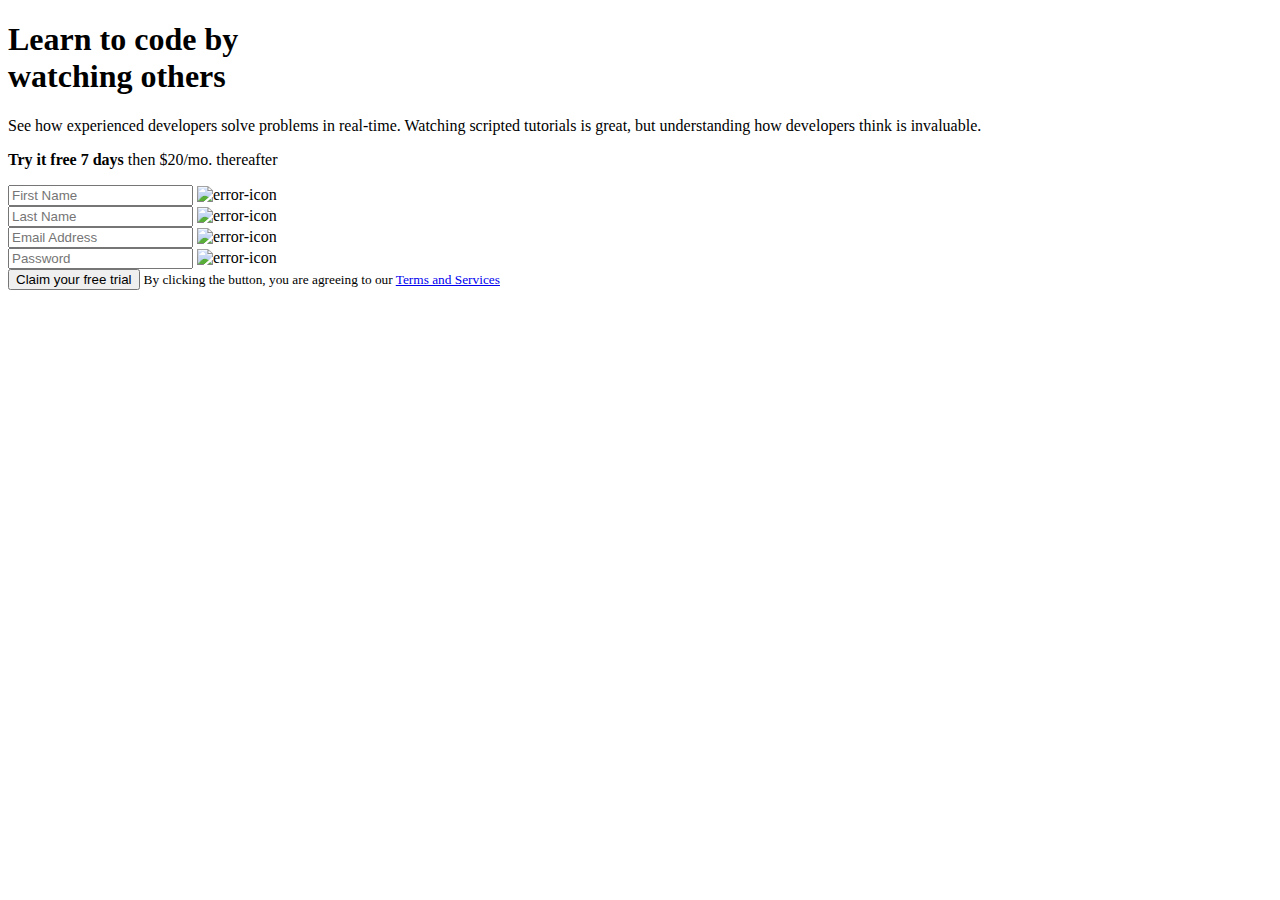
==== index.html @ 51bc8886 "Create index.html" ====
<!DOCTYPE html>
<html lang="en">
	<head>
		<meta charset="UTF-8" />
		<meta name="viewport" content="width=device-width, initial-scale=1.0" />
		<!-- displays site properly based on user's device -->

		<link
			rel="icon"
			type="image/png"
			sizes="32x32"
			href="./images/favicon-32x32.png"
		/>

		<title>Frontend Mentor | Intro component with sign up form</title>

		<link rel="stylesheet" href="style.css" />
	</head>
	<body>
		<div class="container">
			<div>
				<h1>
					Learn to code by
					<br />
					watching others
				</h1>
				<p>
					See how experienced developers solve problems in real-time. Watching
					scripted tutorials is great, but understanding how developers think is
					invaluable.
				</p>
			</div>
			<div>
				<div class="box box-blue">
					<p>
						<strong>Try it free 7 days</strong>
						then $20/mo. thereafter
					</p>
				</div>

				<form class="box" id="form">
					<div class="form-control">
						<input type="text" id="firstname" placeholder="First Name" />
						<img src="./images/icon-error.svg" alt="error-icon" />
						<small></small>
					</div>
					<div class="form-control">
						<input type="text" id="lastname" placeholder="Last Name" />
						<img src="./images/icon-error.svg" alt="error-icon" />
						<small></small>
					</div>
					<div class="form-control">
						<input type="email" id="email" placeholder="Email Address" />
						<img src="./images/icon-error.svg" alt="error-icon" />
						<small></small>
					</div>
					<div class="form-control">
						<input type="password" id="password" placeholder="Password" />
						<img src="./images/icon-error.svg" alt="error-icon" />
						<small></small>
					</div>

					<button>Claim your free trial</button>
					<small>
						By clicking the button, you are agreeing to our
						<a href="#">Terms and Services</a>
					</small>
				</form>
			</div>
		</div>
	</body>
</html>
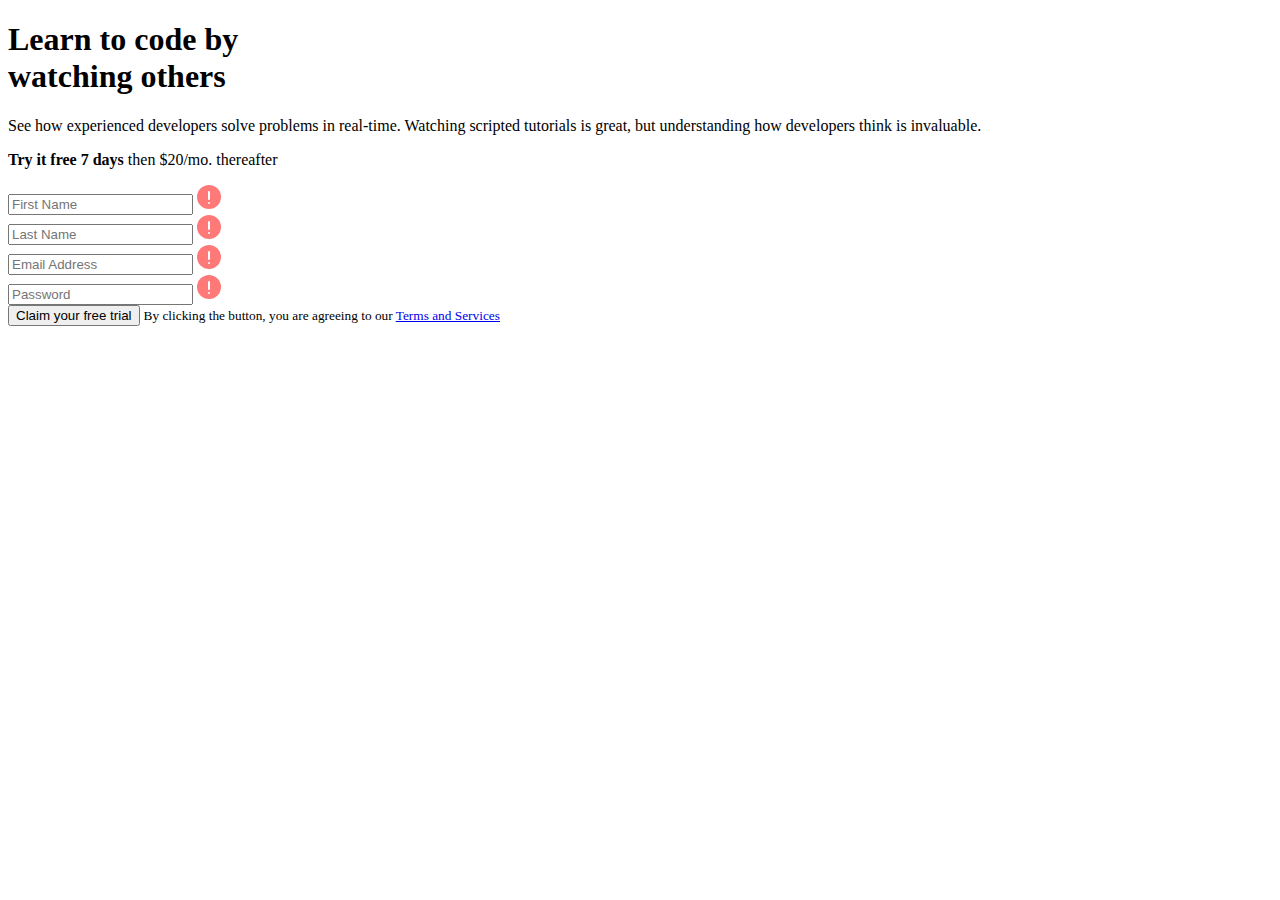
==== commit 035cf1c2: "Update index.html" ====
--- a/index.html
+++ b/index.html
@@ -9,7 +9,7 @@
 			rel="icon"
 			type="image/png"
 			sizes="32x32"
-			href="./images/favicon-32x32.png"
+			href="./Images/favicon-32x32.png"
 		/>
 
 		<title>Frontend Mentor | Intro component with sign up form</title>
@@ -41,22 +41,22 @@
 				<form class="box" id="form">
 					<div class="form-control">
 						<input type="text" id="firstname" placeholder="First Name" />
-						<img src="./images/icon-error.svg" alt="error-icon" />
+						<img src="./Images/icon-error.svg" alt="error-icon" />
 						<small></small>
 					</div>
 					<div class="form-control">
 						<input type="text" id="lastname" placeholder="Last Name" />
-						<img src="./images/icon-error.svg" alt="error-icon" />
+						<img src="./Images/icon-error.svg" alt="error-icon" />
 						<small></small>
 					</div>
 					<div class="form-control">
 						<input type="email" id="email" placeholder="Email Address" />
-						<img src="./images/icon-error.svg" alt="error-icon" />
+						<img src="./Images/icon-error.svg" alt="error-icon" />
 						<small></small>
 					</div>
 					<div class="form-control">
 						<input type="password" id="password" placeholder="Password" />
-						<img src="./images/icon-error.svg" alt="error-icon" />
+						<img src="./Images/icon-error.svg" alt="error-icon" />
 						<small></small>
 					</div>
 
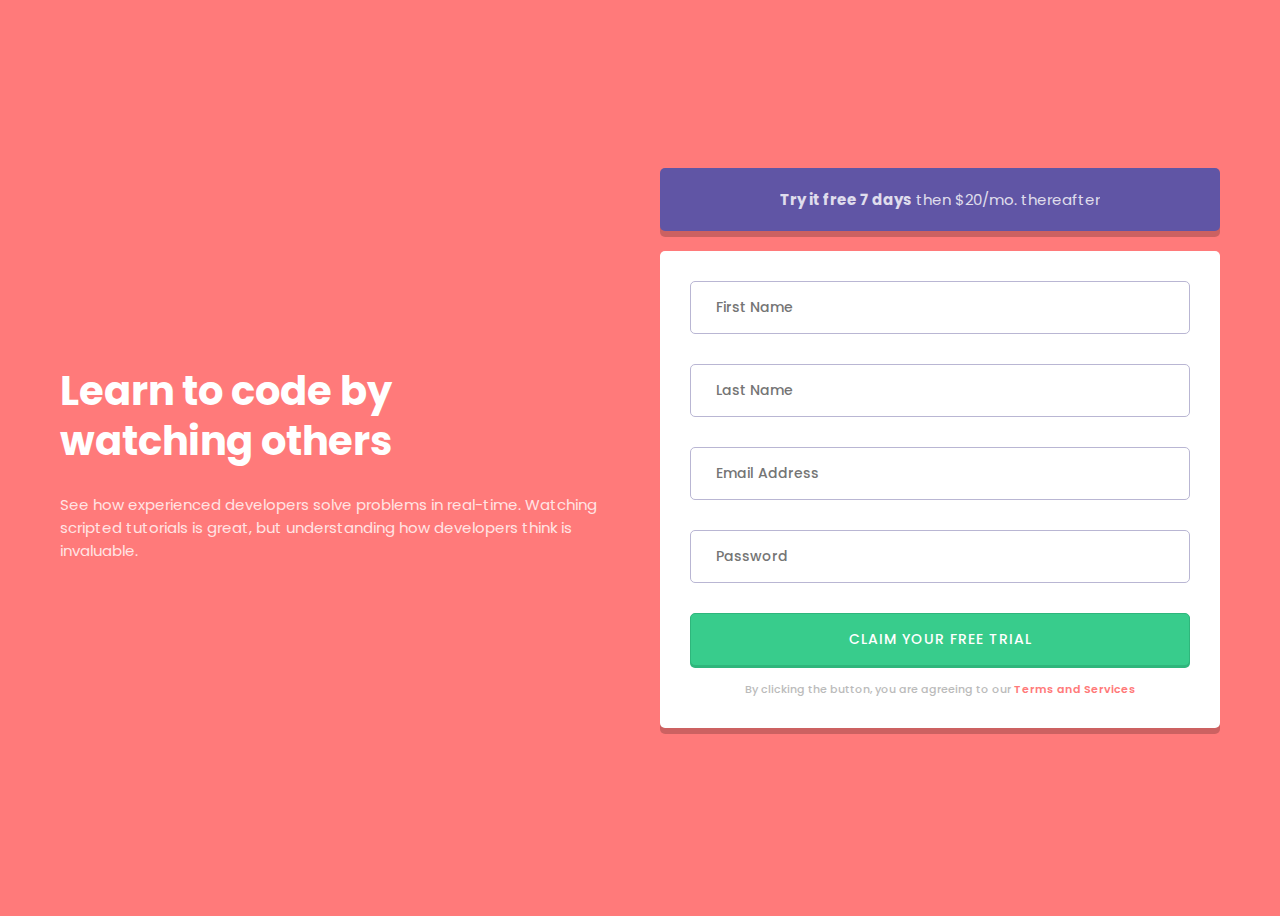
==== commit 5d0a26cb: "Update index.html" ====
--- a/index.html
+++ b/index.html
@@ -14,7 +14,7 @@
 
 		<title>Frontend Mentor | Intro component with sign up form</title>
 
-		<link rel="stylesheet" href="style.css" />
+		<link rel="stylesheet" href="reg.css" />
 	</head>
 	<body>
 		<div class="container">
@@ -31,7 +31,7 @@
 				</p>
 			</div>
 			<div>
-				<div class="box box-blue">
+				<div class="box box-right">
 					<p>
 						<strong>Try it free 7 days</strong>
 						then $20/mo. thereafter
--- a/reg.css
+++ b/reg.css
@@ -0,0 +1,170 @@
+@import url('https://fonts.googleapis.com/css?family=Poppins:400,500,600,700&display=swap');
+
+* {
+	box-sizing: border-box;
+}
+
+body {
+	background-color: hsl(0, 100%, 74%);
+	background-image: url('./images/bg-intro-desktop.png');
+	color: #fff;
+	font-family: 'Poppins', sans-serif;
+}
+
+.container {
+	display: flex;
+	align-items: center;
+	justify-content: center;
+	flex-wrap: wrap;
+	max-width: 1200px;
+	margin: 0 auto;
+	min-height: 100vh;
+}
+
+.container > div {
+	flex: 1;
+	padding: 0 20px;
+}
+
+h1 {
+	font-size: 40px;
+	line-height: 50px;
+}
+
+p {
+	font-size: 15px;
+	opacity: 0.8;
+}
+
+.box {
+	background-color: #fff;
+	border-radius: 5px;
+	box-shadow: 0 6px rgba(0, 0, 0, 0.2);
+	padding: 30px;
+	margin-bottom: 20px;
+	text-align: center;
+}
+
+.box p {
+	margin: 0;
+}
+
+.box-right {
+	background-color: hsl(248, 32%, 49%);
+	padding: 20px;
+}
+
+.form-control {
+	position: relative;
+	margin-bottom: 30px;
+}
+
+.form-control small {
+	color: hsl(0, 100%, 74%);
+	font-weight: 600;
+	position: absolute;
+	bottom: -24px;
+	right: 0;
+	opacity: 0;
+	text-align: right;
+}
+
+input {
+	border-radius: 5px;
+	border: 1.3px solid hsl(246, 25%, 77%);
+	font-family: 'Poppins', sans-serif;
+	font-size: 14px;
+	font-weight: 500;
+	padding: 15px 25px;
+	display: block;
+	width: 100%;
+}
+
+.form-control.error input {
+	border-color: hsl(0, 100%, 74%);
+	color: hsl(0, 100%, 74%);
+}
+
+.form-control.error input::placeholder {
+	color: hsl(0, 100%, 74%);
+}
+
+input:focus {
+	border: 1.3px solid hsl(248, 32%, 49%);
+	outline: none;
+}
+
+.form-control img {
+	opacity: 0;
+	position: absolute;
+	top: 50%;
+	right: 15px;
+	transform: translateY(-50%);
+	height: 20px;
+}
+
+.form-control.error img {
+	opacity: 1;
+}
+
+button {
+	background-color: hsl(154, 59%, 51%);
+	border-radius: 5px;
+	border: 1px solid hsl(154, 59%, 45%);
+	box-shadow: 0 2px hsl(154, 59%, 45%);
+	color: #fff;
+	cursor: pointer;
+	display: block;
+	font-family: 'Poppins', sans-serif;
+	font-size: 14px;
+	font-weight: 500;
+	padding: 15px 25px;
+	letter-spacing: 1px;
+	text-transform: uppercase;
+	width: 100%;
+}
+
+button:focus {
+	outline: none;
+}
+
+button:active {
+	box-shadow: 0 0 hsl(154, 59%, 45%);
+	transform: translateY(2px);
+}
+
+.form-control small {
+	opacity: 0;
+}
+
+.form-control.error small {
+	opacity: 1;
+}
+
+small {
+	display: block;
+	color: #bbb;
+	font-size: 11px;
+	font-weight: 500;
+	margin-top: 15px;
+}
+
+small a {
+	color: hsl(0, 100%, 74%);
+	font-weight: 600;
+	text-decoration: none;
+}
+
+@media screen and (max-width: 768px) {
+	h1 {
+		text-align: center;
+	}
+
+	p {
+		text-align: center;
+	}
+
+	.container {
+		flex-direction: column;
+	}
+}
